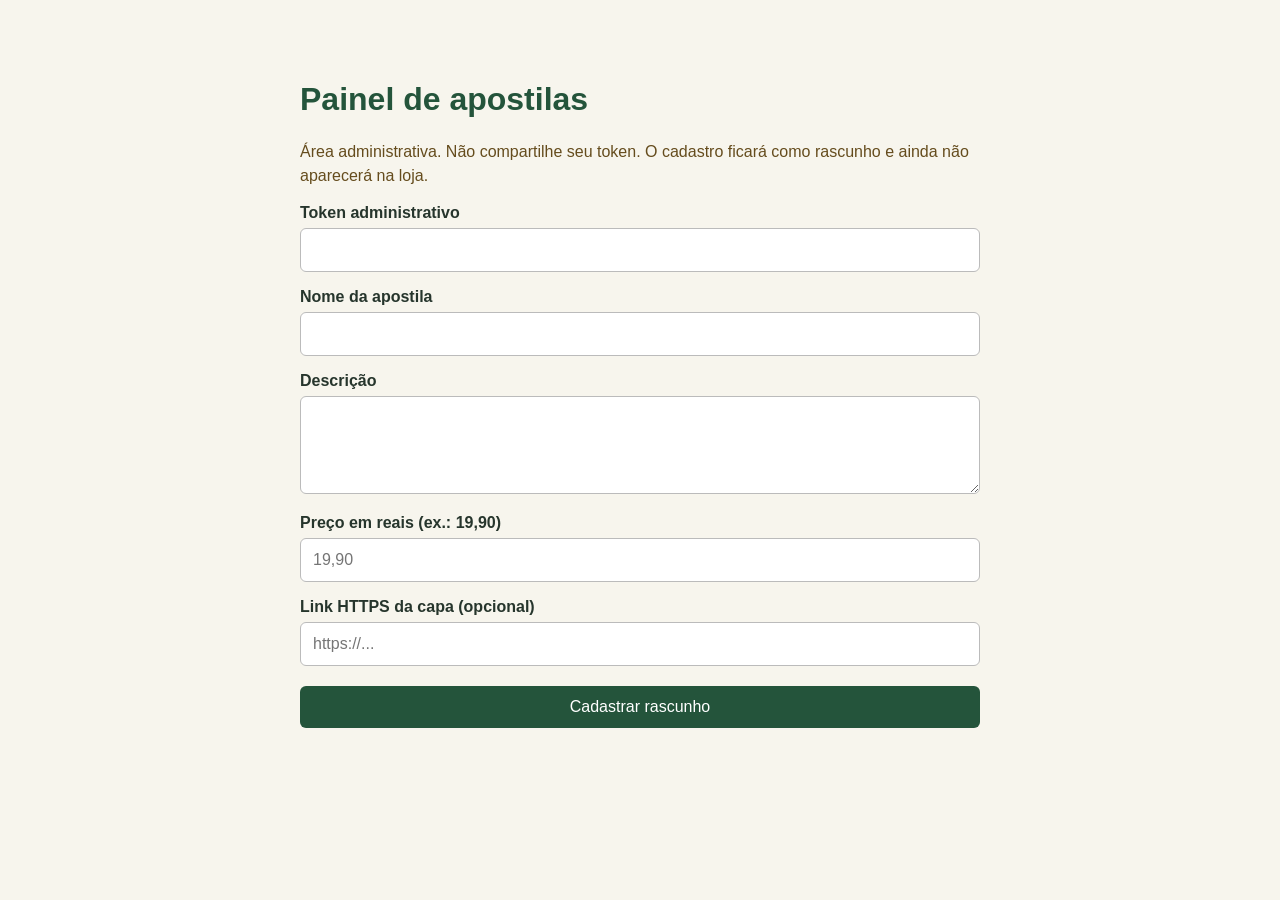
==== admin.html @ 89a7e8bb "Create admin.html" ====
<!DOCTYPE html>
<html lang="pt-BR">
<head>
  <meta charset="UTF-8">
  <meta name="viewport" content="width=device-width, initial-scale=1">
  <title>Painel administrativo | Apostilas da Patrícia Naiane</title>
  <style>
    body {
      font-family: Arial, sans-serif;
      max-width: 680px;
      margin: 40px auto;
      padding: 20px;
      color: #26352c;
      background: #f7f5ed;
    }
    h1 { color: #24543b; }
    label { display: block; margin-top: 16px; font-weight: bold; }
    input, textarea, button {
      box-sizing: border-box;
      width: 100%;
      padding: 12px;
      margin-top: 6px;
      font: inherit;
      border-radius: 6px;
    }
    input, textarea { border: 1px solid #bbb; background: white; }
    button {
      margin-top: 20px;
      border: 0;
      background: #24543b;
      color: white;
      cursor: pointer;
    }
    #status { white-space: pre-wrap; overflow-wrap: anywhere; }
    .aviso { color: #654c1d; line-height: 1.5; }
  </style>
</head>
<body>
  <h1>Painel de apostilas</h1>
  <p class="aviso">
    Área administrativa. Não compartilhe seu token.
    O cadastro ficará como rascunho e ainda não aparecerá na loja.
  </p>

  <form id="product-form">
    <label for="token">Token administrativo</label>
    <input id="token" type="password" autocomplete="off" required>

    <label for="title">Nome da apostila</label>
    <input id="title" maxlength="180" required>

    <label for="description">Descrição</label>
    <textarea id="description" rows="4"></textarea>

    <label for="price">Preço em reais (ex.: 19,90)</label>
    <input id="price" inputmode="decimal" placeholder="19,90" required>

    <label for="cover">Link HTTPS da capa (opcional)</label>
    <input id="cover" type="url" placeholder="https://...">

    <button type="submit">Cadastrar rascunho</button>
  </form>

  <p id="status" role="status"></p>

  <script>
    const API = "https://apostilas-patricia-api.apostilaspatricia8.workers.dev";
    const form = document.querySelector("#product-form");
    const status = document.querySelector("#status");

    form.addEventListener("submit", async (event) => {
      event.preventDefault();
      status.textContent = "Cadastrando...";

      const token = document.querySelector("#token").value;
      const title = document.querySelector("#title").value.trim();
      const description = document.querySelector("#description").value.trim();
      const priceText = document.querySelector("#price").value.trim();
      const cover = document.querySelector("#cover").value.trim();
      const normalizedPrice = priceText.replace(",", ".");
      const price = Number(normalizedPrice);

      if (!Number.isFinite(price) || price < 0 || !/^\d+(\.\d{1,2})?$/.test(normalizedPrice)) {
        status.textContent = "Digite um preço válido, como 19,90.";
        return;
      }

      try {
        const response = await fetch(`${API}/api/admin/products`, {
          method: "POST",
          headers: {
            "Content-Type": "application/json",
            "Authorization": `Bearer ${token}`
          },
          body: JSON.stringify({
            title,
            description,
            price_cents: Math.round(price * 100),
            cover_url: cover || null
          })
        });

        const result = await response.json();

        if (!response.ok) {
          throw new Error(
            response.status === 401
              ? "Token inválido ou não configurado."
              : result.error || `Erro HTTP ${response.status}`
          );
        }

        status.textContent =
          `Rascunho cadastrado!\nID: ${result.id}\nAinda não está publicado na loja.`;
        form.reset();
      } catch (error) {
        status.textContent = `Não foi possível cadastrar: ${error.message}`;
      }
    });
  </script>
</body>
</html>
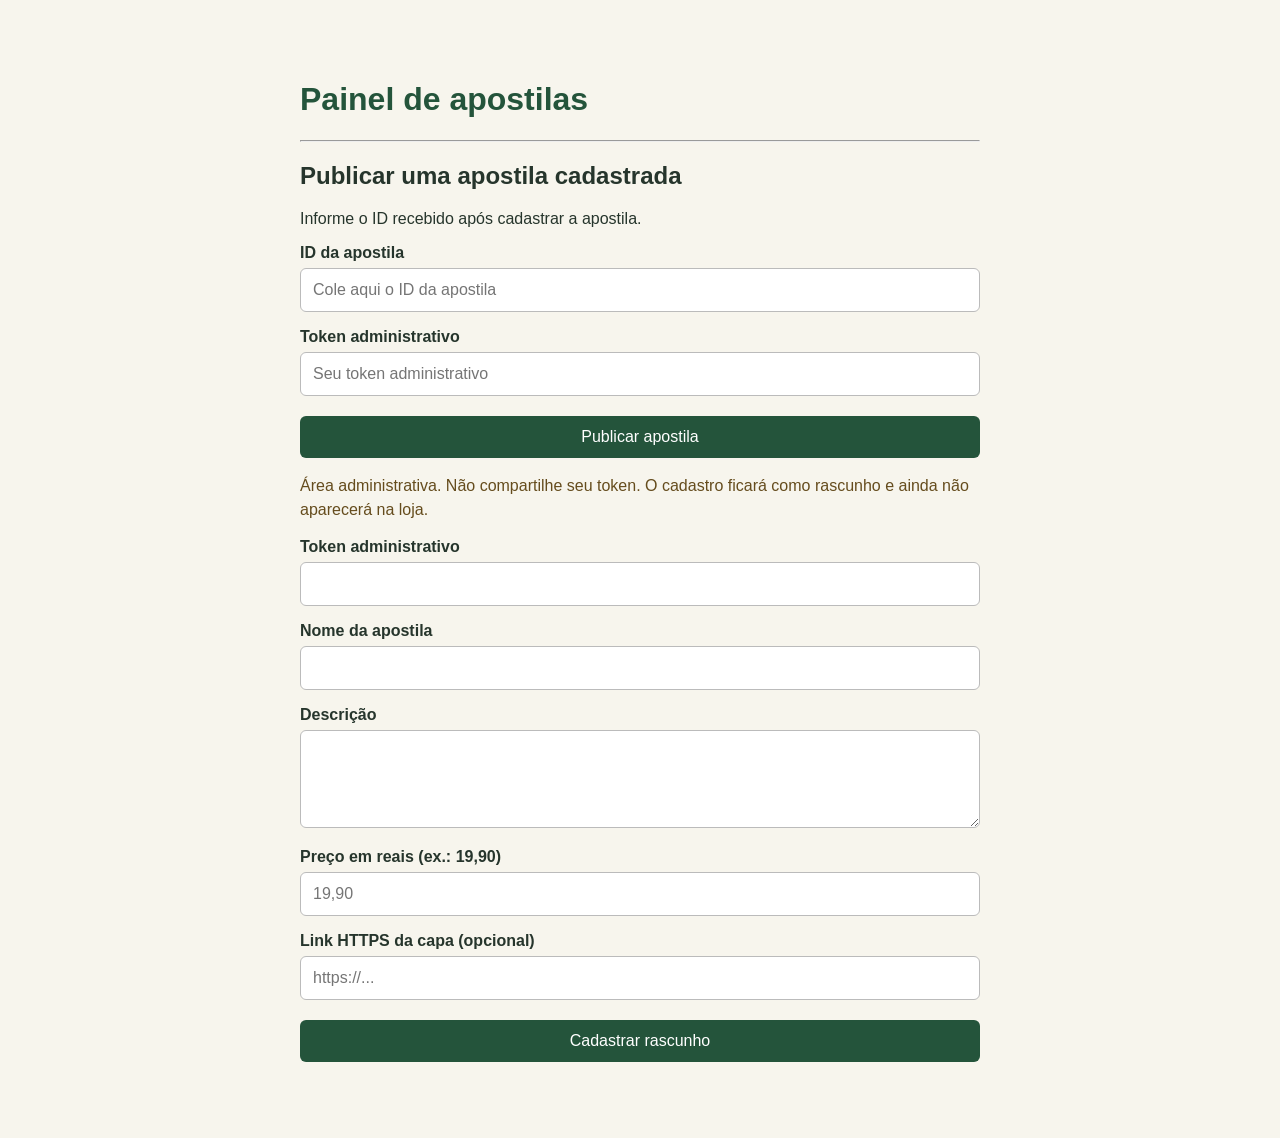
==== commit 28d68759: "Update admin.html" ====
--- a/admin.html
+++ b/admin.html
@@ -38,6 +38,23 @@
 </head>
 <body>
   <h1>Painel de apostilas</h1>
+  
+  <hr>
+  <h2>Publicar uma apostila cadastrada</h2>
+  <p>Informe o ID recebido após cadastrar a apostila.</p>
+
+  <label for="publish-id">ID da apostila</label>
+  <input id="publish-id" placeholder="Cole aqui o ID da apostila">
+
+  <label for="publish-token">Token administrativo</label>
+  <input id="publish-token" type="password" autocomplete="off"
+         placeholder="Seu token administrativo">
+
+  <button id="publish-button" type="button">
+    Publicar apostila
+  </button>
+
+  <p id="publish-status" role="status"></p>
   <p class="aviso">
     Área administrativa. Não compartilhe seu token.
     O cadastro ficará como rascunho e ainda não aparecerá na loja.
@@ -118,6 +135,46 @@
         status.textContent = `Não foi possível cadastrar: ${error.message}`;
       }
     });
+
+  async function publishProduct(id, token) {
+    const response = await fetch(`${API}/api/admin/products/publish`, {
+      method: "POST",
+      headers: {
+        "Content-Type": "application/json",
+        "Authorization": `Bearer ${token}`
+      },
+      body: JSON.stringify({ id })
+    });
+
+    const result = await response.json();
+
+    if (!response.ok) {
+      throw new Error(result.error || `Erro HTTP ${response.status}`);
+    }
+
+    return result;
+  }
+    
+document.querySelector("#publish-button").addEventListener("click", async () => {
+  const id = document.querySelector("#publish-id").value.trim();
+  const token = document.querySelector("#publish-token").value;
+  const status = document.querySelector("#publish-status");
+
+  if (!id || !token) {
+    status.textContent = "Informe o ID da apostila e o token.";
+    return;
+  }
+
+  status.textContent = "Publicando...";
+
+  try {
+    await publishProduct(id, token);
+    status.textContent = "Apostila publicada com sucesso!";
+    document.querySelector("#publish-token").value = "";
+  } catch (error) {
+    status.textContent = `Erro: ${error.message}`;
+  }
+});
   </script>
 </body>
 </html>
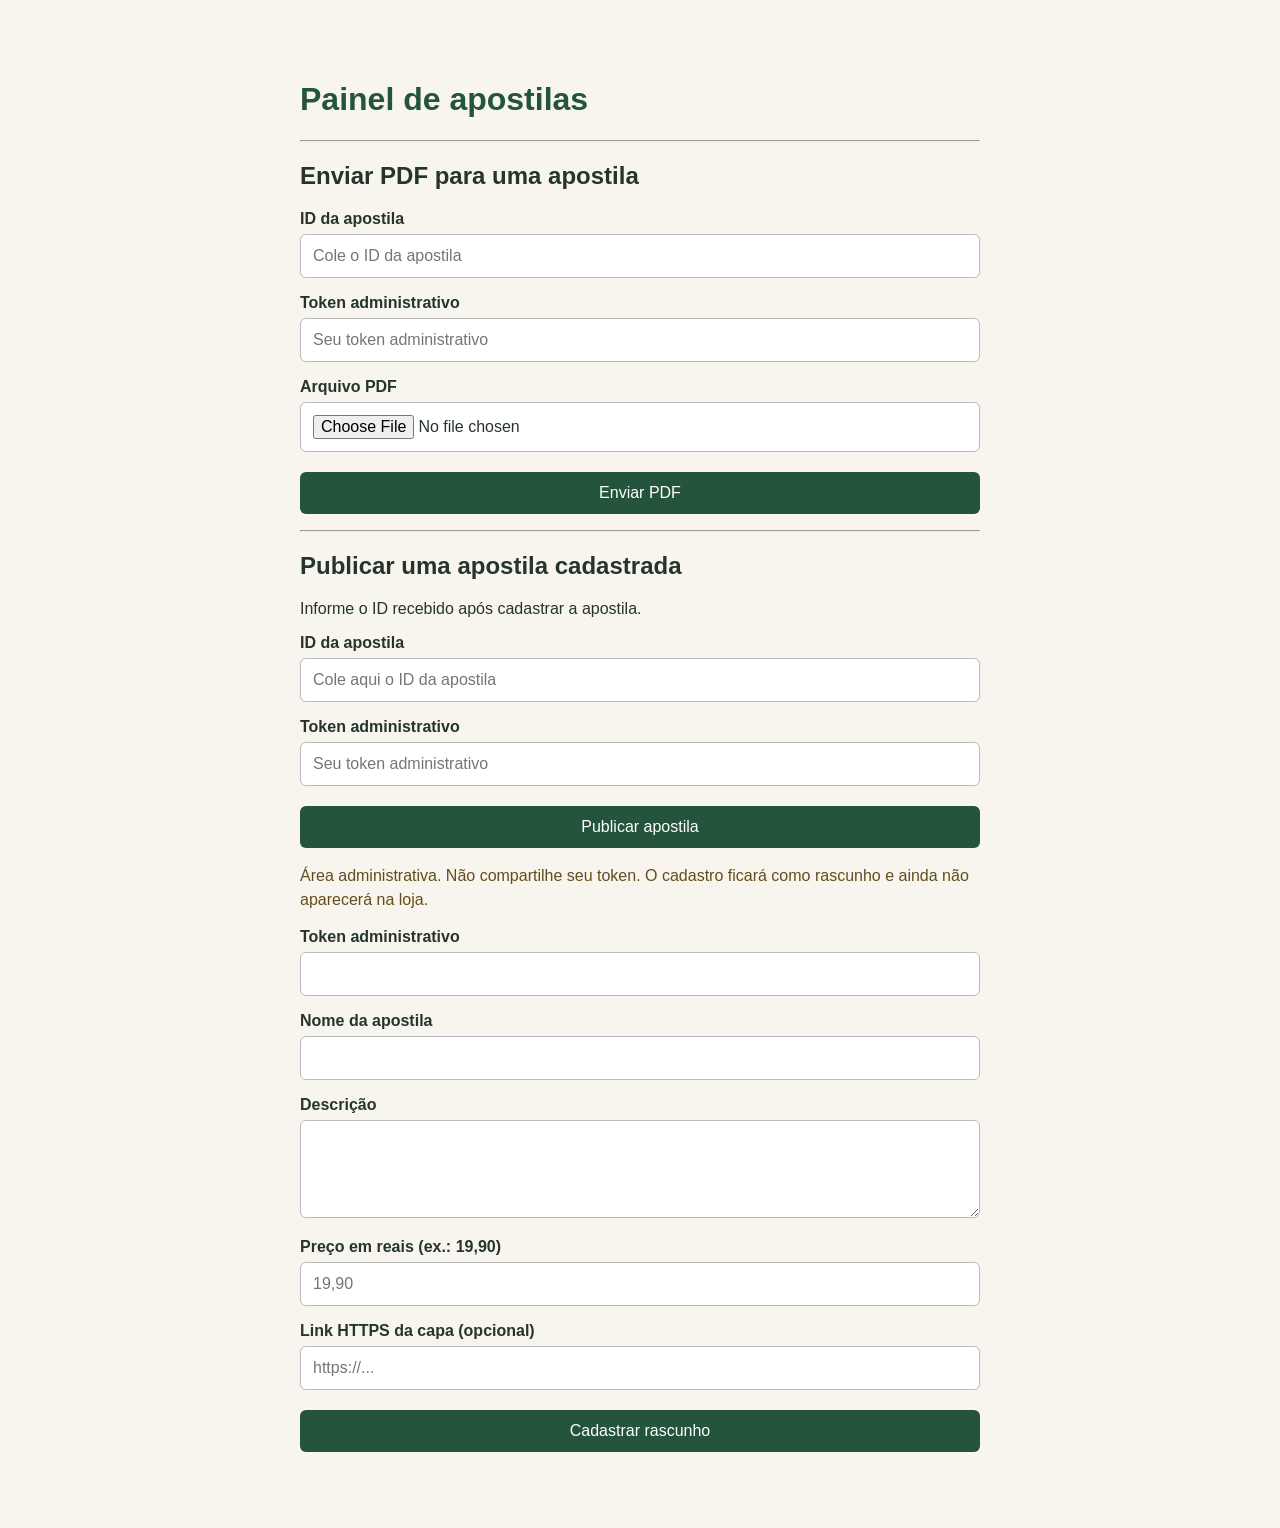
==== commit 53873653: "Update admin.html" ====
--- a/admin.html
+++ b/admin.html
@@ -39,6 +39,22 @@
 <body>
   <h1>Painel de apostilas</h1>
   
+<hr>
+<h2>Enviar PDF para uma apostila</h2>
+
+<label for="upload-id">ID da apostila</label>
+<input id="upload-id" placeholder="Cole o ID da apostila" required>
+
+<label for="upload-token">Token administrativo</label>
+<input id="upload-token" type="password"
+       autocomplete="off" placeholder="Seu token administrativo" required>
+
+<label for="upload-pdf">Arquivo PDF</label>
+<input id="upload-pdf" type="file" accept="application/pdf,.pdf" required>
+
+<button id="upload-button" type="button">Enviar PDF</button>
+<p id="upload-status" role="status"></p>
+  
   <hr>
   <h2>Publicar uma apostila cadastrada</h2>
   <p>Informe o ID recebido após cadastrar a apostila.</p>
@@ -175,6 +191,56 @@
     status.textContent = `Erro: ${error.message}`;
   }
 });
+ 
+document.querySelector("#upload-button").addEventListener("click", async () => {
+  const id = document.querySelector("#upload-id").value.trim();
+  const token = document.querySelector("#upload-token").value;
+  const file = document.querySelector("#upload-pdf").files[0];
+  const status = document.querySelector("#upload-status");
+
+  if (!id || !token || !file) {
+    status.textContent = "Informe o ID, o token e selecione um PDF.";
+    return;
+  }
+
+  if (file.type !== "application/pdf" || !file.name.toLowerCase().endsWith(".pdf")) {
+    status.textContent = "Selecione um arquivo PDF válido.";
+    return;
+  }
+
+  if (file.size > 25 * 1024 * 1024) {
+    status.textContent = "O PDF deve ter no máximo 25 MB.";
+    return;
+  }
+
+  const formData = new FormData();
+  formData.append("id", id);
+  formData.append("pdf", file);
+
+  status.textContent = "Enviando PDF...";
+
+  try {
+    const response = await fetch(`${API}/api/admin/products/upload`, {
+      method: "POST",
+      headers: {
+        "Authorization": `Bearer ${token}`
+      },
+      body: formData
+    });
+
+    const result = await response.json();
+
+    if (!response.ok) {
+      throw new Error(result.error || `Erro HTTP ${response.status}`);
+    }
+
+    status.textContent = "PDF enviado e associado à apostila com sucesso!";
+    document.querySelector("#upload-token").value = "";
+    document.querySelector("#upload-pdf").value = "";
+  } catch (error) {
+    status.textContent = `Falha no envio: ${error.message}`;
+  }
+});
   </script>
 </body>
 </html>
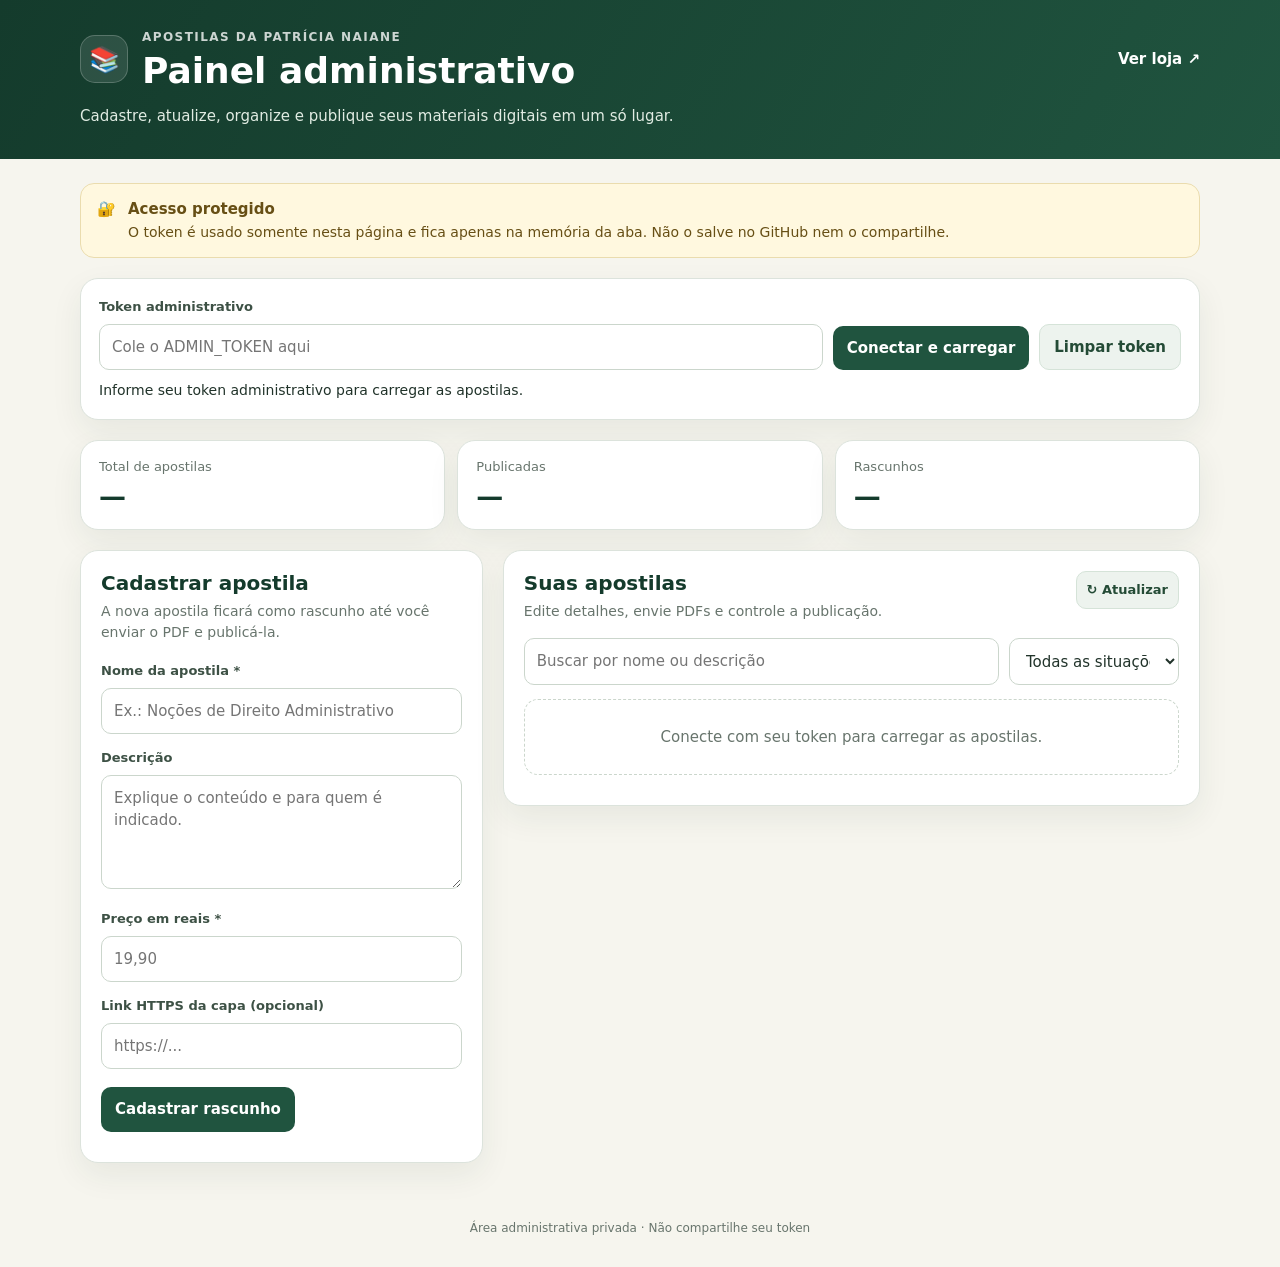
==== commit d75774d1: "Add files via upload" ====
--- a/admin.html
+++ b/admin.html
@@ -1,246 +1,312 @@
-
 <!DOCTYPE html>
 <html lang="pt-BR">
 <head>
   <meta charset="UTF-8">
   <meta name="viewport" content="width=device-width, initial-scale=1">
+  <meta name="robots" content="noindex, nofollow">
   <title>Painel administrativo | Apostilas da Patrícia Naiane</title>
   <style>
-    body {
-      font-family: Arial, sans-serif;
-      max-width: 680px;
-      margin: 40px auto;
-      padding: 20px;
-      color: #26352c;
-      background: #f7f5ed;
-    }
-    h1 { color: #24543b; }
-    label { display: block; margin-top: 16px; font-weight: bold; }
-    input, textarea, button {
-      box-sizing: border-box;
-      width: 100%;
-      padding: 12px;
-      margin-top: 6px;
-      font: inherit;
-      border-radius: 6px;
-    }
-    input, textarea { border: 1px solid #bbb; background: white; }
-    button {
-      margin-top: 20px;
-      border: 0;
-      background: #24543b;
-      color: white;
-      cursor: pointer;
-    }
-    #status { white-space: pre-wrap; overflow-wrap: anywhere; }
-    .aviso { color: #654c1d; line-height: 1.5; }
+    :root{color-scheme:light;--green:#20543f;--green-dark:#143b2c;--mint:#e7f2e9;--cream:#f6f5ee;--ink:#21332a;--muted:#68756d;--line:#dce3dc;--white:#fff;--red:#a52d35;--amber:#8b6418;--shadow:0 12px 32px rgba(25,55,39,.07)}
+    *{box-sizing:border-box}body{margin:0;background:var(--cream);color:var(--ink);font:15px/1.5 system-ui,-apple-system,Segoe UI,Roboto,Arial,sans-serif}
+    header{background:linear-gradient(120deg,var(--green-dark),var(--green));color:white;padding:28px 20px 32px}
+    .wrap{width:min(1120px,100% - 32px);margin:auto}.brand-row{display:flex;align-items:center;justify-content:space-between;gap:18px}.brand{display:flex;gap:14px;align-items:center}.brand-mark{width:48px;height:48px;display:grid;place-items:center;background:#ffffff1b;border:1px solid #ffffff35;border-radius:15px;font-size:25px}.eyebrow{font-size:12px;letter-spacing:.12em;text-transform:uppercase;opacity:.78;font-weight:700}h1{font-size:clamp(25px,4vw,36px);line-height:1.1;margin:5px 0 0}header p{margin:14px 0 0;color:#e1ece3;max-width:650px}
+    main{padding:24px 0 56px}.notice{display:flex;gap:12px;align-items:flex-start;padding:14px 16px;border:1px solid #eadcae;background:#fff8df;border-radius:14px;color:#674f15;margin-bottom:20px}.notice strong{display:block}.notice span{font-size:14px}
+    .auth-card,.panel,.stat{background:var(--white);border:1px solid var(--line);border-radius:18px;box-shadow:var(--shadow)}.auth-card{padding:18px;margin-bottom:20px}.auth-row{display:grid;grid-template-columns:minmax(0,1fr) auto auto;gap:10px;align-items:end}.field{min-width:0}.field label{display:block;font-size:13px;font-weight:750;margin-bottom:7px;color:#3d5145}input,textarea,select{width:100%;font:inherit;color:var(--ink);border:1px solid #cbd6cc;border-radius:10px;padding:11px 12px;background:white;min-width:0}input:focus,textarea:focus,select:focus{outline:3px solid #c7e4cf;border-color:var(--green)}input[type=file]{font-size:13px;padding:8px}textarea{resize:vertical}
+    button{font:inherit;font-weight:700;border:0;border-radius:10px;padding:11px 14px;cursor:pointer;transition:transform .12s,background .12s;white-space:normal}button:hover{transform:translateY(-1px)}button:disabled{opacity:.55;cursor:not-allowed;transform:none}.btn-primary{background:var(--green);color:#fff}.btn-primary:hover{background:var(--green-dark)}.btn-secondary{background:#edf3ee;color:#244b36;border:1px solid #d5e3d8}.btn-danger{background:#fff0f0;color:var(--red);border:1px solid #f2d0d2}.btn-small{font-size:13px;padding:8px 10px}.button-row{display:flex;gap:8px;flex-wrap:wrap}.helper{font-size:13px;color:var(--muted);margin:8px 0 0}.status{font-size:14px;margin:10px 0 0;white-space:pre-wrap;overflow-wrap:anywhere}.status.error{color:var(--red)}.status.ok{color:var(--green)}
+    .stats{display:grid;grid-template-columns:repeat(3,minmax(0,1fr));gap:12px;margin-bottom:20px}.stat{padding:16px 18px}.stat span{display:block;color:var(--muted);font-size:13px}.stat strong{display:block;font-size:27px;line-height:1.25;margin-top:3px;color:var(--green-dark)}
+    .layout{display:grid;grid-template-columns:minmax(280px, .78fr) minmax(0,1.35fr);gap:20px;align-items:start}.panel{padding:20px}.panel h2{font-size:20px;line-height:1.2;margin:0 0 6px;color:var(--green-dark)}.panel-intro{color:var(--muted);font-size:14px;margin:0 0 18px}.form-grid{display:grid;gap:14px}.form-actions{display:flex;gap:8px;flex-wrap:wrap;margin-top:4px}.hidden{display:none!important}
+    .list-head{display:flex;justify-content:space-between;align-items:flex-start;gap:14px;margin-bottom:16px}.list-head .panel-intro{margin-bottom:0}.filters{display:grid;grid-template-columns:minmax(0,1fr) 170px;gap:10px;margin-bottom:14px}.products{display:grid;gap:12px}.product{border:1px solid var(--line);border-radius:14px;padding:15px;background:#fff}.product-top{display:flex;gap:13px;align-items:flex-start}.cover{width:60px;height:76px;border-radius:9px;background:linear-gradient(155deg,#2f7953,#17412e);color:white;display:grid;place-items:center;flex:0 0 60px;overflow:hidden}.cover img{width:100%;height:100%;object-fit:cover}.cover span{font-size:21px;font-weight:800}.product-main{min-width:0;flex:1}.product-title{font-weight:800;line-height:1.25;overflow-wrap:anywhere}.product-meta{font-size:13px;color:var(--muted);margin-top:5px;overflow-wrap:anywhere}.price{color:var(--green-dark);font-size:16px;font-weight:850;margin-top:7px}.pills{display:flex;gap:6px;flex-wrap:wrap;margin-top:9px}.pill{display:inline-flex;align-items:center;padding:4px 8px;border-radius:999px;font-size:12px;font-weight:750;background:#edf2ee;color:#40574a}.pill.live{background:#e2f4e6;color:#176335}.pill.draft{background:#fff2d4;color:#76540b}.pill.no-pdf{background:#fce9e9;color:#932d32}.product-actions{margin-top:13px;display:flex;gap:7px;flex-wrap:wrap}.upload-row{display:flex;gap:8px;align-items:center;flex-wrap:wrap;margin-top:12px;padding-top:12px;border-top:1px solid #edf0ec}.upload-row input{flex:1;min-width:190px}.empty{padding:26px 14px;text-align:center;border:1px dashed #cbd6cc;border-radius:14px;color:var(--muted)}footer{text-align:center;padding:0 16px 30px;color:var(--muted);font-size:12px}
+    @media(max-width:820px){.layout{grid-template-columns:1fr}.auth-row{grid-template-columns:1fr 1fr}.auth-row .field{grid-column:1/-1}.stats{gap:8px}.stat{padding:13px}.stat strong{font-size:24px}}
+    @media(max-width:500px){.wrap{width:min(100% - 22px,1120px)}header{padding:22px 0 26px}.brand-mark{width:42px;height:42px}.auth-row{grid-template-columns:1fr}.auth-row .field{grid-column:auto}.stats{grid-template-columns:1fr 1fr}.stat:last-child{grid-column:1/-1}.panel{padding:15px}.filters{grid-template-columns:1fr}.list-head{flex-direction:column}.product{padding:12px}.button-row button{flex:1}}
   </style>
 </head>
 <body>
-  <h1>Painel de apostilas</h1>
-  
-<hr>
-<h2>Enviar PDF para uma apostila</h2>
-
-<label for="upload-id">ID da apostila</label>
-<input id="upload-id" placeholder="Cole o ID da apostila" required>
-
-<label for="upload-token">Token administrativo</label>
-<input id="upload-token" type="password"
-       autocomplete="off" placeholder="Seu token administrativo" required>
-
-<label for="upload-pdf">Arquivo PDF</label>
-<input id="upload-pdf" type="file" accept="application/pdf,.pdf" required>
-
-<button id="upload-button" type="button">Enviar PDF</button>
-<p id="upload-status" role="status"></p>
-  
-  <hr>
-  <h2>Publicar uma apostila cadastrada</h2>
-  <p>Informe o ID recebido após cadastrar a apostila.</p>
-
-  <label for="publish-id">ID da apostila</label>
-  <input id="publish-id" placeholder="Cole aqui o ID da apostila">
-
-  <label for="publish-token">Token administrativo</label>
-  <input id="publish-token" type="password" autocomplete="off"
-         placeholder="Seu token administrativo">
-
-  <button id="publish-button" type="button">
-    Publicar apostila
-  </button>
-
-  <p id="publish-status" role="status"></p>
-  <p class="aviso">
-    Área administrativa. Não compartilhe seu token.
-    O cadastro ficará como rascunho e ainda não aparecerá na loja.
-  </p>
-
-  <form id="product-form">
-    <label for="token">Token administrativo</label>
-    <input id="token" type="password" autocomplete="off" required>
-
-    <label for="title">Nome da apostila</label>
-    <input id="title" maxlength="180" required>
-
-    <label for="description">Descrição</label>
-    <textarea id="description" rows="4"></textarea>
-
-    <label for="price">Preço em reais (ex.: 19,90)</label>
-    <input id="price" inputmode="decimal" placeholder="19,90" required>
-
-    <label for="cover">Link HTTPS da capa (opcional)</label>
-    <input id="cover" type="url" placeholder="https://...">
-
-    <button type="submit">Cadastrar rascunho</button>
-  </form>
-
-  <p id="status" role="status"></p>
-
-  <script>
-    const API = "https://apostilas-patricia-api.apostilaspatricia8.workers.dev";
-    const form = document.querySelector("#product-form");
-    const status = document.querySelector("#status");
-
-    form.addEventListener("submit", async (event) => {
-      event.preventDefault();
-      status.textContent = "Cadastrando...";
-
-      const token = document.querySelector("#token").value;
-      const title = document.querySelector("#title").value.trim();
-      const description = document.querySelector("#description").value.trim();
-      const priceText = document.querySelector("#price").value.trim();
-      const cover = document.querySelector("#cover").value.trim();
-      const normalizedPrice = priceText.replace(",", ".");
-      const price = Number(normalizedPrice);
-
-      if (!Number.isFinite(price) || price < 0 || !/^\d+(\.\d{1,2})?$/.test(normalizedPrice)) {
-        status.textContent = "Digite um preço válido, como 19,90.";
-        return;
+<header>
+  <div class="wrap">
+    <div class="brand-row">
+      <div class="brand"><div class="brand-mark" aria-hidden="true">📚</div><div><div class="eyebrow">Apostilas da Patrícia Naiane</div><h1>Painel administrativo</h1></div></div>
+      <a href="/" style="color:white;font-weight:700;text-decoration:none" target="_blank" rel="noopener">Ver loja ↗</a>
+    </div>
+    <p>Cadastre, atualize, organize e publique seus materiais digitais em um só lugar.</p>
+  </div>
+</header>
+<main class="wrap">
+  <div class="notice"><div aria-hidden="true">🔐</div><div><strong>Acesso protegido</strong><span>O token é usado somente nesta página e fica apenas na memória da aba. Não o salve no GitHub nem o compartilhe.</span></div></div>
+
+  <section class="auth-card" aria-labelledby="auth-title">
+    <div class="auth-row">
+      <div class="field"><label id="auth-title" for="admin-token">Token administrativo</label><input id="admin-token" type="password" autocomplete="off" placeholder="Cole o ADMIN_TOKEN aqui" /></div>
+      <button class="btn-primary" id="load-button" type="button">Conectar e carregar</button>
+      <button class="btn-secondary" id="clear-token" type="button">Limpar token</button>
+    </div>
+    <p id="connection-status" class="status" role="status">Informe seu token administrativo para carregar as apostilas.</p>
+  </section>
+
+  <section class="stats" aria-label="Resumo de apostilas">
+    <div class="stat"><span>Total de apostilas</span><strong id="count-total">—</strong></div>
+    <div class="stat"><span>Publicadas</span><strong id="count-live">—</strong></div>
+    <div class="stat"><span>Rascunhos</span><strong id="count-draft">—</strong></div>
+  </section>
+
+  <div class="layout">
+    <section class="panel" aria-labelledby="form-title">
+      <h2 id="form-title">Cadastrar apostila</h2>
+      <p class="panel-intro" id="form-intro">A nova apostila ficará como rascunho até você enviar o PDF e publicá-la.</p>
+      <form id="product-form" class="form-grid">
+        <input id="edit-id" type="hidden" />
+        <div class="field"><label for="title">Nome da apostila *</label><input id="title" maxlength="180" required placeholder="Ex.: Noções de Direito Administrativo" /></div>
+        <div class="field"><label for="description">Descrição</label><textarea id="description" rows="4" maxlength="10000" placeholder="Explique o conteúdo e para quem é indicado."></textarea></div>
+        <div class="field"><label for="price">Preço em reais *</label><input id="price" inputmode="decimal" required placeholder="19,90" /></div>
+        <div class="field"><label for="cover">Link HTTPS da capa (opcional)</label><input id="cover" type="url" placeholder="https://..." /></div>
+        <div class="form-actions"><button class="btn-primary" id="save-button" type="submit">Cadastrar rascunho</button><button class="btn-secondary hidden" id="cancel-edit" type="button">Cancelar edição</button></div>
+      </form>
+      <p id="form-status" class="status" role="status"></p>
+    </section>
+
+    <section class="panel" aria-labelledby="list-title">
+      <div class="list-head"><div><h2 id="list-title">Suas apostilas</h2><p class="panel-intro">Edite detalhes, envie PDFs e controle a publicação.</p></div><button class="btn-secondary btn-small" type="button" id="refresh-button">↻ Atualizar</button></div>
+      <div class="filters"><input id="search-products" type="search" placeholder="Buscar por nome ou descrição" aria-label="Buscar apostilas" /><select id="status-filter" aria-label="Filtrar por situação"><option value="all">Todas as situações</option><option value="published">Publicadas</option><option value="draft">Rascunhos</option><option value="missing-pdf">Sem PDF</option></select></div>
+      <div id="products-list" class="products"><div class="empty">Conecte com seu token para carregar as apostilas.</div></div>
+      <p id="list-status" class="status" role="status"></p>
+    </section>
+  </div>
+</main>
+<footer>Área administrativa privada · Não compartilhe seu token</footer>
+<script>
+(() => {
+  "use strict";
+  const API = "https://apostilas-patricia-api.apostilaspatricia8.workers.dev";
+  const $ = selector => document.querySelector(selector);
+  const tokenInput = $("#admin-token");
+  const listNode = $("#products-list");
+  const form = $("#product-form");
+  let products = [];
+  let busy = false;
+
+  function token() { return tokenInput.value.trim(); }
+  function setStatus(node, message, isError = false) {
+    node.textContent = message || "";
+    node.classList.toggle("error", Boolean(isError));
+    node.classList.toggle("ok", Boolean(message) && !isError);
+  }
+  function money(cents) {
+    return (Number(cents || 0) / 100).toLocaleString("pt-BR", { style: "currency", currency: "BRL" });
+  }
+  async function api(path, options = {}) {
+    if (!token()) throw new Error("Informe o token administrativo.");
+    const headers = new Headers(options.headers || {});
+    headers.set("Authorization", `Bearer ${token()}`);
+    if (options.body && !(options.body instanceof FormData) && !headers.has("Content-Type")) headers.set("Content-Type", "application/json");
+    const response = await fetch(`${API}${path}`, { ...options, headers });
+    let data;
+    try { data = await response.json(); } catch { data = {}; }
+    if (!response.ok) {
+      const reason = response.status === 401 ? "Token inválido ou não configurado." : (data.error || `Erro HTTP ${response.status}`);
+      throw new Error(reason);
+    }
+    return data;
+  }
+  function make(tag, className, text) {
+    const element = document.createElement(tag);
+    if (className) element.className = className;
+    if (text !== undefined && text !== null) element.textContent = String(text);
+    return element;
+  }
+  function resetForm() {
+    form.reset();
+    $("#edit-id").value = "";
+    $("#form-title").textContent = "Cadastrar apostila";
+    $("#form-intro").textContent = "A nova apostila ficará como rascunho até você enviar o PDF e publicá-la.";
+    $("#save-button").textContent = "Cadastrar rascunho";
+    $("#cancel-edit").classList.add("hidden");
+  }
+  function beginEdit(product) {
+    $("#edit-id").value = product.id;
+    $("#title").value = product.title || "";
+    $("#description").value = product.description || "";
+    $("#price").value = (Number(product.price_cents) / 100).toFixed(2).replace(".", ",");
+    $("#cover").value = product.cover_url || "";
+    $("#form-title").textContent = "Editar apostila";
+    $("#form-intro").textContent = "As alterações de preço não alteram os valores já registrados em pedidos anteriores.";
+    $("#save-button").textContent = "Salvar alterações";
+    $("#cancel-edit").classList.remove("hidden");
+    setStatus($("#form-status"), "Editando: " + product.title);
+    form.scrollIntoView({ behavior: "smooth", block: "start" });
+    $("#title").focus();
+  }
+  function makeButton(label, className, handler) {
+    const button = make("button", className, label);
+    button.type = "button";
+    button.addEventListener("click", handler);
+    return button;
+  }
+  async function runAction(statusNode, message, action) {
+    if (busy) return;
+    busy = true;
+    setStatus(statusNode, message);
+    try {
+      await action();
+      setStatus(statusNode, "Concluído.");
+      await loadProducts(false);
+    } catch (error) {
+      setStatus(statusNode, error.message || "Não foi possível concluir a operação.", true);
+    } finally { busy = false; }
+  }
+  function renderProducts() {
+    const term = $("#search-products").value.trim().toLocaleLowerCase("pt-BR");
+    const filter = $("#status-filter").value;
+    const shown = products.filter(product => {
+      const searchable = `${product.title || ""} ${product.description || ""}`.toLocaleLowerCase("pt-BR");
+      const textMatches = searchable.includes(term);
+      const live = Number(product.is_published) === 1;
+      const hasPdf = Number(product.has_pdf) === 1;
+      return textMatches && (filter === "all" || (filter === "published" && live) || (filter === "draft" && !live) || (filter === "missing-pdf" && !hasPdf));
+    });
+    listNode.replaceChildren();
+    if (!shown.length) {
+      listNode.append(make("div", "empty", products.length ? "Nenhuma apostila corresponde ao filtro." : "Nenhuma apostila cadastrada ainda."));
+      return;
+    }
+    for (const product of shown) {
+      const card = make("article", "product");
+      const top = make("div", "product-top");
+      const cover = make("div", "cover");
+      if (product.cover_url) {
+        const img = document.createElement("img");
+        img.src = product.cover_url;
+        img.alt = "Capa de " + product.title;
+        img.loading = "lazy";
+        img.onerror = () => { cover.replaceChildren(make("span", "", "📘")); };
+        cover.append(img);
+      } else cover.append(make("span", "", "📘"));
+      const main = make("div", "product-main");
+      main.append(make("div", "product-title", product.title), make("div", "product-meta", `ID: ${product.id}`), make("div", "price", money(product.price_cents)));
+      const pills = make("div", "pills");
+      const live = Number(product.is_published) === 1;
+      const hasPdf = Number(product.has_pdf) === 1;
+      pills.append(make("span", `pill ${live ? "live" : "draft"}`, live ? "Publicada" : "Rascunho"));
+      pills.append(make("span", `pill ${hasPdf ? "live" : "no-pdf"}`, hasPdf ? "PDF enviado" : "Sem PDF"));
+      main.append(pills);
+      top.append(cover, main);
+      card.append(top);
+      if (product.description) card.append(make("p", "product-meta", product.description));
+      const actions = make("div", "product-actions");
+      actions.append(makeButton("Editar", "btn-secondary btn-small", () => beginEdit(product)));
+      if (live) {
+        actions.append(makeButton("Despublicar", "btn-secondary btn-small", () => {
+          if (!confirm(`Despublicar “${product.title}”? Ela deixará de aparecer na loja, mas os registros e downloads de pedidos pagos serão preservados.`)) return;
+          runAction($("#list-status"), "Despublicando...", async () => {
+            await api("/api/admin/products/unpublish", { method: "POST", body: JSON.stringify({ id: product.id }) });
+          });
+        }));
+      } else {
+        const publish = makeButton("Publicar", "btn-primary btn-small", () => {
+          if (!hasPdf) { setStatus($("#list-status"), "Envie o PDF antes de publicar esta apostila.", true); return; }
+          if (!confirm(`Publicar “${product.title}” na loja?`)) return;
+          runAction($("#list-status"), "Publicando...", async () => {
+            await api("/api/admin/products/publish", { method: "POST", body: JSON.stringify({ id: product.id }) });
+          });
+        });
+        if (!hasPdf) publish.title = "Envie o PDF antes de publicar";
+        actions.append(publish);
+        actions.append(makeButton("Excluir", "btn-danger btn-small", () => {
+          if (!confirm(`Excluir “${product.title}”? Só será possível excluir rascunhos sem histórico de pedidos.`)) return;
+          runAction($("#list-status"), "Excluindo...", async () => {
+            await api(`/api/admin/products/${encodeURIComponent(product.id)}`, { method: "DELETE" });
+          });
+        }));
       }
-
-      try {
-        const response = await fetch(`${API}/api/admin/products`, {
-          method: "POST",
-          headers: {
-            "Content-Type": "application/json",
-            "Authorization": `Bearer ${token}`
-          },
-          body: JSON.stringify({
-            title,
-            description,
-            price_cents: Math.round(price * 100),
-            cover_url: cover || null
-          })
-        });
-
-        const result = await response.json();
-
-        if (!response.ok) {
-          throw new Error(
-            response.status === 401
-              ? "Token inválido ou não configurado."
-              : result.error || `Erro HTTP ${response.status}`
-          );
-        }
-
-        status.textContent =
-          `Rascunho cadastrado!\nID: ${result.id}\nAinda não está publicado na loja.`;
-        form.reset();
-      } catch (error) {
-        status.textContent = `Não foi possível cadastrar: ${error.message}`;
+      card.append(actions);
+      const upload = make("div", "upload-row");
+      const input = document.createElement("input");
+      input.type = "file"; input.accept = "application/pdf,.pdf"; input.setAttribute("aria-label", `Selecionar PDF para ${product.title}`);
+      const uploadStatus = make("span", "helper", "PDF até 25 MB");
+      const uploadBtn = makeButton(hasPdf ? "Substituir PDF" : "Enviar PDF", "btn-secondary btn-small", async () => {
+        const file = input.files && input.files[0];
+        if (!file) { uploadStatus.textContent = "Selecione um arquivo PDF."; return; }
+        if (file.size > 25 * 1024 * 1024) { uploadStatus.textContent = "O PDF deve ter no máximo 25 MB."; return; }
+        if (file.type !== "application/pdf" || !file.name.toLowerCase().endsWith(".pdf")) { uploadStatus.textContent = "Selecione um arquivo PDF válido."; return; }
+        uploadBtn.disabled = true; uploadStatus.textContent = "Enviando...";
+        const data = new FormData(); data.append("id", product.id); data.append("pdf", file);
+        try {
+          await api("/api/admin/products/upload", { method: "POST", body: data });
+          uploadStatus.textContent = "PDF enviado.";
+          await loadProducts(false);
+        } catch (error) { uploadStatus.textContent = error.message || "Falha no envio."; }
+        finally { uploadBtn.disabled = false; }
+      });
+      upload.append(input, uploadBtn);
+      card.append(upload, uploadStatus);
+      listNode.append(card);
+    }
+  }
+  async function loadProducts(showConnection = true) {
+    if (!token()) {
+      setStatus($("#connection-status"), "Informe seu token administrativo para carregar as apostilas.", true);
+      return;
+    }
+    if (showConnection) setStatus($("#connection-status"), "Conectando à API...");
+    $("#load-button").disabled = true;
+    $("#refresh-button").disabled = true;
+    try {
+      const data = await api("/api/admin/products", { headers: { Accept: "application/json" } });
+      products = Array.isArray(data.products) ? data.products : [];
+      $("#count-total").textContent = products.length;
+      $("#count-live").textContent = products.filter(p => Number(p.is_published) === 1).length;
+      $("#count-draft").textContent = products.filter(p => Number(p.is_published) !== 1).length;
+      renderProducts();
+      setStatus($("#connection-status"), "Conectado. Apostilas carregadas com sucesso.");
+      if (showConnection) setStatus($("#list-status"), `${products.length} apostila(s) carregada(s).`);
+    } catch (error) {
+      products = []; renderProducts();
+      setStatus($("#connection-status"), error.message || "Falha ao conectar à API.", true);
+    } finally {
+      $("#load-button").disabled = false;
+      $("#refresh-button").disabled = false;
+    }
+  }
+
+  form.addEventListener("submit", async event => {
+    event.preventDefault();
+    const title = $("#title").value.trim();
+    const description = $("#description").value.trim();
+    const priceText = $("#price").value.trim().replace(",", ".");
+    const price = Number(priceText);
+    const cover = $("#cover").value.trim();
+    if (!/^\d+(\.\d{1,2})?$/.test(priceText) || !Number.isFinite(price) || price < 0) {
+      setStatus($("#form-status"), "Digite um preço válido, como 19,90.", true); return;
+    }
+    if (cover && !/^https:\/\//i.test(cover)) {
+      setStatus($("#form-status"), "O link da capa deve começar com https://.", true); return;
+    }
+    const editId = $("#edit-id").value;
+    const payload = { title, description, price_cents: Math.round(price * 100), cover_url: cover || null };
+    $("#save-button").disabled = true;
+    setStatus($("#form-status"), editId ? "Salvando alterações..." : "Cadastrando rascunho...");
+    try {
+      if (editId) {
+        await api(`/api/admin/products/${encodeURIComponent(editId)}`, { method: "PATCH", body: JSON.stringify(payload) });
+        setStatus($("#form-status"), "Apostila atualizada.");
+      } else {
+        const data = await api("/api/admin/products", { method: "POST", body: JSON.stringify(payload) });
+        setStatus($("#form-status"), `Rascunho cadastrado. ID: ${data.id}`);
       }
-    });
-
-  async function publishProduct(id, token) {
-    const response = await fetch(`${API}/api/admin/products/publish`, {
-      method: "POST",
-      headers: {
-        "Content-Type": "application/json",
-        "Authorization": `Bearer ${token}`
-      },
-      body: JSON.stringify({ id })
-    });
-
-    const result = await response.json();
-
-    if (!response.ok) {
-      throw new Error(result.error || `Erro HTTP ${response.status}`);
-    }
-
-    return result;
-  }
-    
-document.querySelector("#publish-button").addEventListener("click", async () => {
-  const id = document.querySelector("#publish-id").value.trim();
-  const token = document.querySelector("#publish-token").value;
-  const status = document.querySelector("#publish-status");
-
-  if (!id || !token) {
-    status.textContent = "Informe o ID da apostila e o token.";
-    return;
-  }
-
-  status.textContent = "Publicando...";
-
-  try {
-    await publishProduct(id, token);
-    status.textContent = "Apostila publicada com sucesso!";
-    document.querySelector("#publish-token").value = "";
-  } catch (error) {
-    status.textContent = `Erro: ${error.message}`;
-  }
-});
- 
-document.querySelector("#upload-button").addEventListener("click", async () => {
-  const id = document.querySelector("#upload-id").value.trim();
-  const token = document.querySelector("#upload-token").value;
-  const file = document.querySelector("#upload-pdf").files[0];
-  const status = document.querySelector("#upload-status");
-
-  if (!id || !token || !file) {
-    status.textContent = "Informe o ID, o token e selecione um PDF.";
-    return;
-  }
-
-  if (file.type !== "application/pdf" || !file.name.toLowerCase().endsWith(".pdf")) {
-    status.textContent = "Selecione um arquivo PDF válido.";
-    return;
-  }
-
-  if (file.size > 25 * 1024 * 1024) {
-    status.textContent = "O PDF deve ter no máximo 25 MB.";
-    return;
-  }
-
-  const formData = new FormData();
-  formData.append("id", id);
-  formData.append("pdf", file);
-
-  status.textContent = "Enviando PDF...";
-
-  try {
-    const response = await fetch(`${API}/api/admin/products/upload`, {
-      method: "POST",
-      headers: {
-        "Authorization": `Bearer ${token}`
-      },
-      body: formData
-    });
-
-    const result = await response.json();
-
-    if (!response.ok) {
-      throw new Error(result.error || `Erro HTTP ${response.status}`);
-    }
-
-    status.textContent = "PDF enviado e associado à apostila com sucesso!";
-    document.querySelector("#upload-token").value = "";
-    document.querySelector("#upload-pdf").value = "";
-  } catch (error) {
-    status.textContent = `Falha no envio: ${error.message}`;
-  }
-});
-  </script>
+      resetForm(); await loadProducts(false);
+    } catch (error) { setStatus($("#form-status"), error.message || "Não foi possível salvar.", true); }
+    finally { $("#save-button").disabled = false; }
+  });
+  $("#load-button").addEventListener("click", () => loadProducts(true));
+  $("#refresh-button").addEventListener("click", () => loadProducts(true));
+  $("#clear-token").addEventListener("click", () => {
+    tokenInput.value = ""; products = []; listNode.replaceChildren(make("div", "empty", "Conecte com seu token para carregar as apostilas."));
+    $("#count-total").textContent = $("#count-live").textContent = $("#count-draft").textContent = "—";
+    setStatus($("#connection-status"), "Token limpo. Informe o token para conectar.");
+  });
+  $("#cancel-edit").addEventListener("click", resetForm);
+  $("#search-products").addEventListener("input", renderProducts);
+  $("#status-filter").addEventListener("change", renderProducts);
+  tokenInput.addEventListener("keydown", event => { if (event.key === "Enter") loadProducts(true); });
+})();
+</script>
 </body>
 </html>
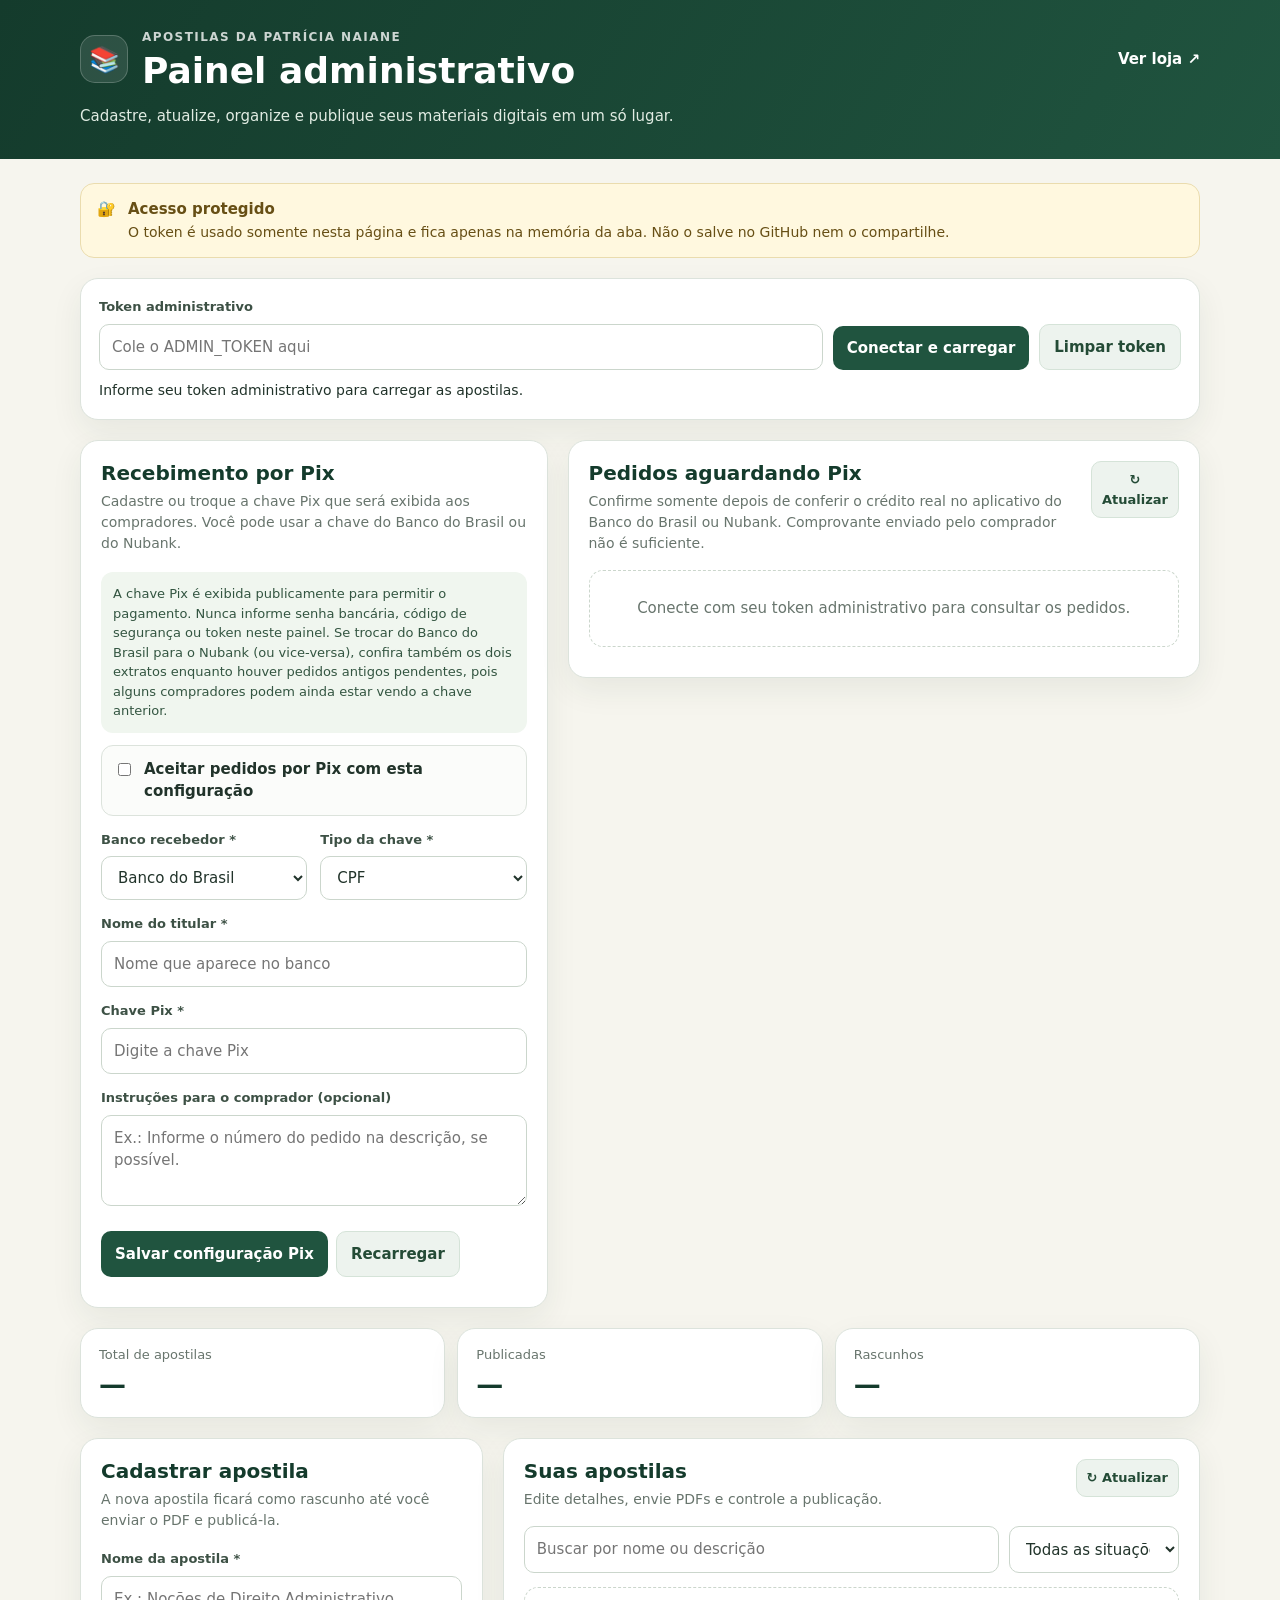
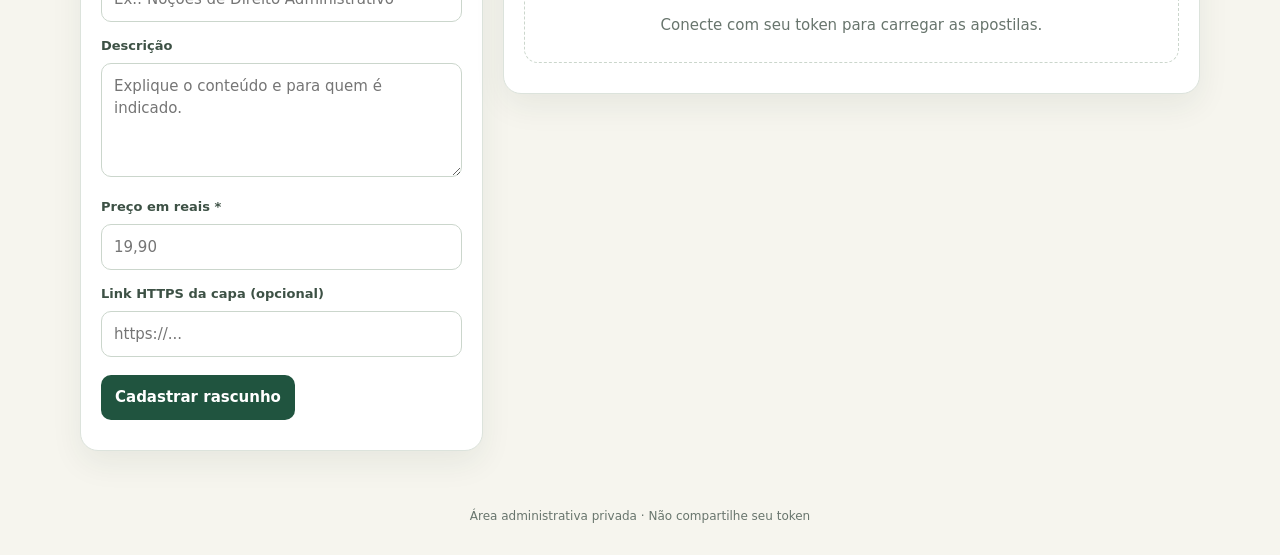
==== commit 60fc2496: "Update admin.html" ====
--- a/admin.html
+++ b/admin.html
@@ -18,6 +18,8 @@
     .list-head{display:flex;justify-content:space-between;align-items:flex-start;gap:14px;margin-bottom:16px}.list-head .panel-intro{margin-bottom:0}.filters{display:grid;grid-template-columns:minmax(0,1fr) 170px;gap:10px;margin-bottom:14px}.products{display:grid;gap:12px}.product{border:1px solid var(--line);border-radius:14px;padding:15px;background:#fff}.product-top{display:flex;gap:13px;align-items:flex-start}.cover{width:60px;height:76px;border-radius:9px;background:linear-gradient(155deg,#2f7953,#17412e);color:white;display:grid;place-items:center;flex:0 0 60px;overflow:hidden}.cover img{width:100%;height:100%;object-fit:cover}.cover span{font-size:21px;font-weight:800}.product-main{min-width:0;flex:1}.product-title{font-weight:800;line-height:1.25;overflow-wrap:anywhere}.product-meta{font-size:13px;color:var(--muted);margin-top:5px;overflow-wrap:anywhere}.price{color:var(--green-dark);font-size:16px;font-weight:850;margin-top:7px}.pills{display:flex;gap:6px;flex-wrap:wrap;margin-top:9px}.pill{display:inline-flex;align-items:center;padding:4px 8px;border-radius:999px;font-size:12px;font-weight:750;background:#edf2ee;color:#40574a}.pill.live{background:#e2f4e6;color:#176335}.pill.draft{background:#fff2d4;color:#76540b}.pill.no-pdf{background:#fce9e9;color:#932d32}.product-actions{margin-top:13px;display:flex;gap:7px;flex-wrap:wrap}.upload-row{display:flex;gap:8px;align-items:center;flex-wrap:wrap;margin-top:12px;padding-top:12px;border-top:1px solid #edf0ec}.upload-row input{flex:1;min-width:190px}.empty{padding:26px 14px;text-align:center;border:1px dashed #cbd6cc;border-radius:14px;color:var(--muted)}footer{text-align:center;padding:0 16px 30px;color:var(--muted);font-size:12px}
     @media(max-width:820px){.layout{grid-template-columns:1fr}.auth-row{grid-template-columns:1fr 1fr}.auth-row .field{grid-column:1/-1}.stats{gap:8px}.stat{padding:13px}.stat strong{font-size:24px}}
     @media(max-width:500px){.wrap{width:min(100% - 22px,1120px)}header{padding:22px 0 26px}.brand-mark{width:42px;height:42px}.auth-row{grid-template-columns:1fr}.auth-row .field{grid-column:auto}.stats{grid-template-columns:1fr 1fr}.stat:last-child{grid-column:1/-1}.panel{padding:15px}.filters{grid-template-columns:1fr}.list-head{flex-direction:column}.product{padding:12px}.button-row button{flex:1}}
+
+    .manual-sections{display:grid;grid-template-columns:minmax(280px,.85fr) minmax(0,1.15fr);gap:20px;margin-bottom:20px;align-items:start}.settings-grid{display:grid;grid-template-columns:1fr 1fr;gap:13px}.checkbox-row{display:flex;align-items:flex-start;gap:10px;padding:12px;border:1px solid var(--line);border-radius:12px;background:#fbfcfa}.checkbox-row input{width:auto;flex:0 0 auto;margin-top:5px}.checkbox-row label{font-weight:750}.pix-order{border:1px solid var(--line);border-radius:14px;padding:15px;background:#fff;margin-bottom:12px}.pix-order-title{font-weight:850;font-size:16px}.pix-order-meta{font-size:13px;color:var(--muted);overflow-wrap:anywhere;margin-top:5px}.pix-order-price{font-size:19px;font-weight:850;color:var(--green-dark);margin:8px 0}.confirm-grid{display:grid;grid-template-columns:minmax(0,1fr) minmax(0,1fr);gap:10px;margin-top:12px}.confirm-check{display:flex;gap:9px;align-items:flex-start;grid-column:1/-1;font-size:13px;color:#425246}.confirm-check input{width:auto;flex:0 0 auto;margin-top:4px}.bank-hint{background:#f0f6ef;border-radius:12px;padding:12px;color:#335541;font-size:13px;margin:12px 0}.pix-order button{margin-top:8px}@media(max-width:820px){.manual-sections{grid-template-columns:1fr}}@media(max-width:500px){.settings-grid,.confirm-grid{grid-template-columns:1fr}.confirm-check{grid-column:auto}}
   </style>
 </head>
 <body>
@@ -41,6 +43,32 @@
     </div>
     <p id="connection-status" class="status" role="status">Informe seu token administrativo para carregar as apostilas.</p>
   </section>
+
+  <div class="manual-sections">
+    <section class="panel" aria-labelledby="pix-settings-title">
+      <h2 id="pix-settings-title">Recebimento por Pix</h2>
+      <p class="panel-intro">Cadastre ou troque a chave Pix que será exibida aos compradores. Você pode usar a chave do Banco do Brasil ou do Nubank.</p>
+      <div class="bank-hint">A chave Pix é exibida publicamente para permitir o pagamento. Nunca informe senha bancária, código de segurança ou token neste painel. Se trocar do Banco do Brasil para o Nubank (ou vice-versa), confira também os dois extratos enquanto houver pedidos antigos pendentes, pois alguns compradores podem ainda estar vendo a chave anterior.</div>
+      <form id="pix-settings-form" class="form-grid">
+        <div class="checkbox-row"><input id="pix-enabled" type="checkbox"><label for="pix-enabled">Aceitar pedidos por Pix com esta configuração</label></div>
+        <div class="settings-grid">
+          <div class="field"><label for="pix-bank">Banco recebedor *</label><select id="pix-bank" required><option value="Banco do Brasil">Banco do Brasil</option><option value="Nubank">Nubank</option><option value="Outro">Outro</option></select></div>
+          <div class="field"><label for="pix-key-type">Tipo da chave *</label><select id="pix-key-type" required><option value="cpf">CPF</option><option value="cnpj">CNPJ</option><option value="email">E-mail</option><option value="phone">Telefone</option><option value="random">Chave aleatória</option></select></div>
+        </div>
+        <div class="field"><label for="pix-holder">Nome do titular *</label><input id="pix-holder" maxlength="120" autocomplete="off" placeholder="Nome que aparece no banco"></div>
+        <div class="field"><label for="pix-key">Chave Pix *</label><input id="pix-key" maxlength="200" autocomplete="off" placeholder="Digite a chave Pix" /></div>
+        <div class="field"><label for="pix-instructions">Instruções para o comprador (opcional)</label><textarea id="pix-instructions" rows="3" maxlength="500" placeholder="Ex.: Informe o número do pedido na descrição, se possível."></textarea></div>
+        <div class="form-actions"><button class="btn-primary" id="save-pix-settings" type="submit">Salvar configuração Pix</button><button class="btn-secondary" id="reload-pix-settings" type="button">Recarregar</button></div>
+      </form>
+      <p id="pix-settings-status" class="status" role="status"></p>
+    </section>
+
+    <section class="panel" aria-labelledby="pending-orders-title">
+      <div class="list-head"><div><h2 id="pending-orders-title">Pedidos aguardando Pix</h2><p class="panel-intro">Confirme somente depois de conferir o crédito real no aplicativo do Banco do Brasil ou Nubank. Comprovante enviado pelo comprador não é suficiente.</p></div><button class="btn-secondary btn-small" id="refresh-orders" type="button">↻ Atualizar</button></div>
+      <div id="pending-orders-list"><div class="empty">Conecte com seu token administrativo para consultar os pedidos.</div></div>
+      <p id="pending-orders-status" class="status" role="status"></p>
+    </section>
+  </div>
 
   <section class="stats" aria-label="Resumo de apostilas">
     <div class="stat"><span>Total de apostilas</span><strong id="count-total">—</strong></div>
@@ -257,6 +285,7 @@
       renderProducts();
       setStatus($("#connection-status"), "Conectado. Apostilas carregadas com sucesso.");
       if (showConnection) setStatus($("#list-status"), `${products.length} apostila(s) carregada(s).`);
+      await Promise.all([loadPixSettings(), loadPendingOrders()]);
     } catch (error) {
       products = []; renderProducts();
       setStatus($("#connection-status"), error.message || "Falha ao conectar à API.", true);
@@ -265,6 +294,130 @@
       $("#refresh-button").disabled = false;
     }
   }
+
+  function parseMoneyToCents(text) {
+    let normalized = String(text || "").trim().replace(/\s/g, "");
+    if (normalized.includes(",")) normalized = normalized.replace(/\./g, "").replace(",", ".");
+    if (!/^\d+(\.\d{1,2})?$/.test(normalized)) return NaN;
+    return Math.round(Number(normalized) * 100);
+  }
+
+  async function loadPixSettings() {
+    if (!token()) return;
+    setStatus($("#pix-settings-status"), "Carregando configuração Pix...");
+    try {
+      const data = await api("/api/admin/payment-settings");
+      const cfg = data.settings || {};
+      $("#pix-enabled").checked = Number(cfg.pix_enabled) === 1;
+      $("#pix-bank").value = cfg.pix_bank || "Banco do Brasil";
+      $("#pix-key-type").value = cfg.pix_key_type || "random";
+      $("#pix-holder").value = cfg.pix_holder || "";
+      $("#pix-key").value = cfg.pix_key || "";
+      $("#pix-instructions").value = cfg.pix_instructions || "";
+      setStatus($("#pix-settings-status"), Number(cfg.pix_enabled) === 1 ? "Pix manual ativo. A chave configurada será mostrada em novos pedidos." : "Pix ainda desativado. Preencha os dados e marque a opção para ativar.");
+    } catch (error) {
+      setStatus($("#pix-settings-status"), error.message || "Não foi possível carregar a configuração Pix.", true);
+    }
+  }
+
+  async function loadPendingOrders() {
+    if (!token()) return;
+    setStatus($("#pending-orders-status"), "Carregando pedidos pendentes...");
+    $("#refresh-orders").disabled = true;
+    try {
+      const data = await api("/api/admin/orders", { headers: { Accept: "application/json" } });
+      renderPendingOrders(Array.isArray(data.orders) ? data.orders : []);
+      setStatus($("#pending-orders-status"), `${(data.orders || []).length} pedido(s) aguardando confirmação manual.`);
+    } catch (error) {
+      $("#pending-orders-list").replaceChildren(make("div", "empty", error.message || "Não foi possível carregar pedidos."));
+      setStatus($("#pending-orders-status"), error.message || "Não foi possível carregar pedidos.", true);
+    } finally {
+      $("#refresh-orders").disabled = false;
+    }
+  }
+
+  function renderPendingOrders(orders) {
+    const node = $("#pending-orders-list");
+    node.replaceChildren();
+    if (!orders.length) {
+      node.append(make("div", "empty", "Nenhum pedido pendente disponível para confirmação manual."));
+      return;
+    }
+    for (const order of orders) {
+      const card = make("article", "pix-order");
+      card.append(make("div", "pix-order-title", order.customer_name || "Cliente"));
+      card.append(make("div", "pix-order-meta", `${order.customer_email || "Sem e-mail"} · ${order.created_at || "Data indisponível"}`));
+      card.append(make("div", "pix-order-meta", `Pedido: ${order.id}`));
+      card.append(make("div", "pix-order-meta", `Apostilas: ${order.products || "Não informadas"}`));
+      card.append(make("div", "pix-order-price", money(order.total_cents)));
+
+      const amountField = make("div", "field");
+      const amountLabel = make("label", "", "Valor confirmado no banco (R$)");
+      const amountInput = make("input");
+      amountInput.inputMode = "decimal";
+      amountInput.value = (Number(order.total_cents) / 100).toFixed(2).replace(".", ",");
+      amountLabel.append(amountInput); amountField.append(amountLabel);
+
+      const refField = make("div", "field");
+      const refLabel = make("label", "", "Referência do extrato (opcional)");
+      const refInput = make("input");
+      refInput.maxLength = 80;
+      refInput.placeholder = "ID/identificador da transação";
+      refLabel.append(refInput); refField.append(refLabel);
+
+      const confirmWrap = make("label", "confirm-check");
+      const confirmCheck = make("input"); confirmCheck.type = "checkbox";
+      confirmWrap.append(confirmCheck, document.createTextNode("Conferi no aplicativo/extrato que o valor entrou na conta e corresponde a este pedido."));
+      const button = makeButton("Confirmar recebimento e liberar PDF", "btn-primary", async () => {
+        if (!confirmCheck.checked) { setStatus($("#pending-orders-status"), "Marque a confirmação após conferir o crédito no banco.", true); return; }
+        const amountCents = parseMoneyToCents(amountInput.value);
+        if (!Number.isSafeInteger(amountCents) || amountCents !== Number(order.total_cents)) {
+          setStatus($("#pending-orders-status"), `O valor informado precisa ser exatamente ${money(order.total_cents)}.`, true); return;
+        }
+        if (!confirm(`Confirma que recebeu ${money(order.total_cents)} na conta bancária para o pedido ${order.id}? O PDF será liberado imediatamente.`)) return;
+        button.disabled = true; button.textContent = "Confirmando...";
+        try {
+          await api("/api/admin/orders/confirm-pix", {
+            method: "POST",
+            body: JSON.stringify({ order_id: order.id, confirmed_amount_cents: amountCents, confirm_received: true, reference: refInput.value.trim() })
+          });
+          setStatus($("#pending-orders-status"), `Pedido ${order.id} confirmado. O download agora está liberado.`);
+          await loadPendingOrders();
+        } catch (error) {
+          button.disabled = false; button.textContent = "Confirmar recebimento e liberar PDF";
+          setStatus($("#pending-orders-status"), error.message || "Não foi possível confirmar.", true);
+        }
+      });
+      const confirmGrid = make("div", "confirm-grid");
+      confirmGrid.append(amountField, refField, confirmWrap, button);
+      card.append(confirmGrid);
+      node.append(card);
+    }
+  }
+
+  $("#pix-settings-form").addEventListener("submit", async event => {
+    event.preventDefault();
+    const payload = {
+      enabled: $("#pix-enabled").checked,
+      pix_bank: $("#pix-bank").value,
+      pix_key_type: $("#pix-key-type").value,
+      pix_holder: $("#pix-holder").value.trim(),
+      pix_key: $("#pix-key").value.trim(),
+      pix_instructions: $("#pix-instructions").value.trim()
+    };
+    $("#save-pix-settings").disabled = true;
+    setStatus($("#pix-settings-status"), "Salvando configuração...");
+    try {
+      const data = await api("/api/admin/payment-settings", { method: "POST", body: JSON.stringify(payload) });
+      setStatus($("#pix-settings-status"), data.message || "Configuração salva.");
+    } catch (error) {
+      setStatus($("#pix-settings-status"), error.message || "Não foi possível salvar.", true);
+    } finally {
+      $("#save-pix-settings").disabled = false;
+    }
+  });
+  $("#reload-pix-settings").addEventListener("click", loadPixSettings);
+  $("#refresh-orders").addEventListener("click", loadPendingOrders);
 
   form.addEventListener("submit", async event => {
     event.preventDefault();
